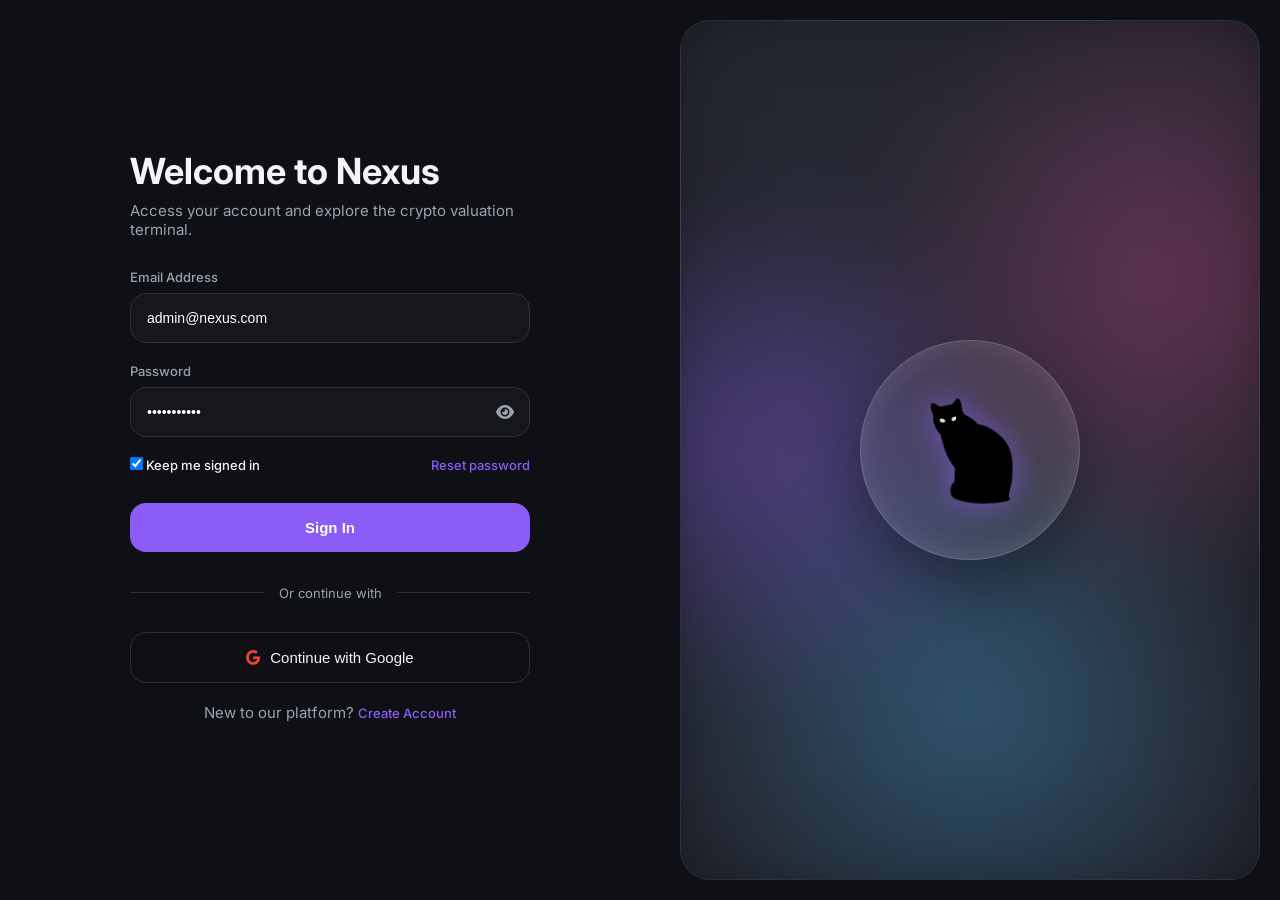
==== Sub_project/Crypto-Valuation-Nexus-LiquidCat.html @ ced24485 "Add files via upload" ====
<!DOCTYPE html>
<html lang="en">
<head>
    <meta charset="UTF-8">
    <meta name="viewport" content="width=device-width, initial-scale=1.0">
    <title>Valuation Dashboard - Pro Design</title>
    <link rel="stylesheet" href="https://cdnjs.cloudflare.com/ajax/libs/font-awesome/6.5.1/css/all.min.css">
    <style>
        @import url('https://fonts.googleapis.com/css2?family=Inter:wght@400;500;600;700&display=swap');
        
        :root {
            --bg-color: #0f1015;
            --panel-bg: #1a1c24;
            --card-bg: #22242f;
            --text-main: #f3f4f6;
            --text-muted: #9ca3af;
            --accent: #8b5cf6;
            --accent-soft: rgba(139, 92, 246, 0.1);
            --success: #10b981;
            --border: #2d303e;
        }
        
        * { box-sizing: border-box; margin: 0; padding: 0; }
        
        body {
            background-color: var(--bg-color);
            color: var(--text-main);
            font-family: 'Inter', sans-serif;
            padding: 12px;
        }
        
        .container { max-width: 1300px; margin: 0 auto; }
        
        /* Header */
        .header { margin-bottom: 24px; }
        .header h1 { margin-bottom: 8px; font-size: 28px; font-weight: 700; }
        .header p { color: var(--text-muted); font-size: 14px; }
        
        /* Summary */
        .summary-panel {
            display: grid;
            grid-template-columns: repeat(auto-fit, minmax(200px, 1fr));
            gap: 16px;
            background: var(--panel-bg);
            border: 1px solid var(--border);
            padding: 20px;
            border-radius: 16px;
            margin-bottom: 24px;
        }
        .stat-box { display: flex; flex-direction: column; gap: 4px; }
        .stat-box.highlight { border-left: 3px solid var(--accent); padding-left: 12px; }
        .stat-box.success { border-left: 3px solid var(--success); padding-left: 12px; }
        .stat-title { font-size: 11px; color: var(--text-muted); text-transform: uppercase; letter-spacing: 1px; }
        .stat-value { font-size: 22px; font-weight: 700; color: #fff; }

        /* Controls */
        .controls {
            display: flex;
            flex-wrap: wrap;
            gap: 16px;
            justify-content: space-between;
            align-items: center;
            background: var(--panel-bg);
            padding: 16px 20px;
            border-radius: 16px;
            border: 1px solid var(--border);
            margin-bottom: 24px;
        }
        .filters { display: flex; gap: 10px; flex-wrap: wrap; }
        .filter-btn {
            background: var(--card-bg);
            color: var(--text-muted);
            border: 1px solid var(--border);
            padding: 8px 16px;
            border-radius: 20px;
            cursor: pointer;
            font-size: 13px;
            font-weight: 500;
            transition: all 0.2s;
        }
        .filter-btn.active { background: var(--accent); color: #fff; border-color: var(--accent); }
        
        input[type="text"], select {
            background: var(--card-bg);
            color: #fff;
            border: 1px solid var(--border);
            padding: 10px 16px;
            border-radius: 12px;
            font-size: 13px;
            outline: none;
        }

        /* Cards Grid */
        .grid {
            display: grid;
            grid-template-columns: repeat(auto-fill, minmax(240px, 1fr));
            gap: 12px;
            min-height: 500px;
        }
        
        /* Animations */
        @keyframes fadeUp {
            from { opacity: 0; margin-top: 30px; margin-bottom: -30px; }
            to { opacity: 1; margin-top: 0; margin-bottom: 0; }
        }
        
        .card {
            background: var(--card-bg);
            border: 1px solid var(--border);
            border-radius: 20px;
            padding: 20px;
            transition: all 0.3s cubic-bezier(0.25, 0.8, 0.25, 1);
            opacity: 0; /* Start hidden for animation */
            animation: fadeUp 0.6s cubic-bezier(0.16, 1, 0.3, 1) forwards;
            position: relative;
            z-index: 1;
            transform-origin: center center;
        }
        
        .card:hover { 
            transform: scale(1.1) !important; /* ขยายใหญ่ขึ้น 10% ทันทีที่จิ้ม (ลดจาก 15%) */ /* ขยายใหญ่ขึ้น 15% ทันทีที่จิ้ม */
            border-color: var(--accent);
            box-shadow: 0 15px 35px rgba(0,0,0,0.4) !important; /* แสงเรืองแสง */
            z-index: 100 !important; /* ลอยทับใบอื่นแน่นอน */
        }
        
        body.light-mode .card:hover {
            box-shadow: 0 15px 35px rgba(139, 92, 246, 0.3) !important;
        }

        
        .card-header { display: flex; align-items: center; gap: 12px; margin-bottom: 16px; }
        .logo { width: 40px; height: 40px; border-radius: 50%; background: #fff; padding: 2px; object-fit: contain;}
        
        .fallback-logo {
            width: 40px; height: 40px; border-radius: 50%;
            background-color: #374151;
            display: flex; align-items: center; justify-content: center;
            color: #fff; font-size: 11px; font-weight: 700; text-transform: lowercase;
            flex-shrink: 0;
        }

        .title-area { display: flex; flex-direction: column; flex-grow: 1; overflow: hidden; }
        .coin-name { font-size: 16px; font-weight: 600; color: #fff; white-space: nowrap; overflow: hidden; text-overflow: ellipsis; }
        .coin-ticker { font-size: 12px; color: var(--text-muted); text-transform: uppercase; }
        .category-badge {
            background: var(--accent-soft); font-size: 10px; padding: 4px 10px; 
            border-radius: 10px; color: var(--accent); font-weight: 600;
        }
        
        .metrics { background: rgba(0,0,0,0.15); padding: 14px; border-radius: 14px; display: flex; flex-direction: column; gap: 10px; }
        .metric-row { display: flex; justify-content: space-between; align-items: center; }
        .metric-label { font-size: 12px; color: var(--text-muted); }
        .metric-val { font-size: 13px; font-weight: 500; }
        .metric-val.main { color: var(--success); font-size: 18px; font-weight: 700; }

        /* Pagination Styles */
        .pagination-container {
            display: flex;
            justify-content: space-between;
            align-items: center;
            margin-top: 30px;
            padding: 15px 20px;
            background: var(--panel-bg);
            border-radius: 12px;
            border: 1px solid var(--border);
        }
        .showing-text {
            color: var(--text-muted);
            font-size: 13px;
            display: flex;
            align-items: center;
            gap: 8px;
        }
        .showing-text select {
            background: rgba(0,0,0,0.2);
            border: 1px solid var(--border);
            color: #fff;
            padding: 4px 8px;
            border-radius: 6px;
            font-size: 13px;
            cursor: pointer;
        }
        .page-controls {
            display: flex;
            gap: 4px;
            align-items: center;
        }
        .page-btn {
            background: transparent;
            color: var(--text-muted);
            border: none;
            width: 32px;
            height: 32px;
            border-radius: 8px;
            display: flex;
            align-items: center;
            justify-content: center;
            cursor: pointer;
            font-size: 13px;
            font-weight: 500;
            transition: all 0.2s;
        }
        .page-btn:hover:not(:disabled) {
            background: rgba(255,255,255,0.08);
            color: #fff;
        }
        .page-btn.active {
            background: var(--accent);
            color: #fff;
        }
        .page-btn:disabled {
            opacity: 0.3;
            cursor: not-allowed;
        }
        .page-dots {
            color: var(--text-muted);
            padding: 0 4px;
        }

        /* Footer */
        .footer {
            margin-top: 60px;
            border-top: 1px solid var(--border);
            padding-top: 30px;
            display: flex;
            justify-content: space-between;
            align-items: center;
            color: var(--text-muted);
            font-size: 13px;
            flex-wrap: wrap;
            gap: 20px;
        }
        .footer-links { display: flex; gap: 20px; }
        .footer-social { display: flex; gap: 15px; font-size: 18px; }
        .footer-social i { cursor: pointer; transition: color 0.2s; }
        .footer-social i:hover { color: #fff; }
    
        /* Theme Toggle Button */
        .theme-btn {
            background: var(--panel-bg);
            border: 1px solid var(--border);
            color: var(--text-main);
            width: 44px;
            height: 44px;
            border-radius: 50%;
            cursor: pointer;
            font-size: 18px;
            display: flex;
            align-items: center;
            justify-content: center;
            transition: all 0.3s ease;
            box-shadow: 0 2px 5px rgba(0,0,0,0.1);
        }
        .theme-btn:hover {
            transform: translateY(-2px);
            background: var(--card-bg);
        }

        /* Light Mode Variables */
        body.light-mode {
            --bg-color: #f3f5f9;
            --panel-bg: #ffffff;
            --card-bg: #ffffff;
            --text-main: #1e293b;
            --text-muted: #64748b;
            --border: #e2e8f0;
            --accent-soft: rgba(139, 92, 246, 0.15);
        }
        
        body.light-mode .fallback-logo {
            background-color: #cbd5e1;
            color: #475569;
        }
        
        body.light-mode input[type="text"], body.light-mode select, body.light-mode .showing-text select {
            background: #f8fafc;
            color: #1e293b;
            border-color: #cbd5e1;
        }
        
        
        /* Fix text colors for Light Mode */

        body.light-mode .metric-row[style*="rgba(16, 185, 129, 0.1)"] span {
            color: #059669 !important; /* Darker green for light mode */
        }

        body.light-mode .stat-value {
            color: var(--text-main);
        }
        body.light-mode .coin-name {
            color: var(--text-main);
        }
        body.light-mode .showing-text select {
            color: var(--text-main);
        }
        body.light-mode .metric-val.main {
            color: #059669; /* Darker green for better contrast in light mode */
        }
        body.light-mode .filter-btn.active {
            color: #ffffff; /* Keep white text for active purple buttons */
        }
body.light-mode .metrics {
            background: #f8fafc;
        }
        
        body.light-mode .page-btn:hover:not(:disabled) {
            background: #e2e8f0;
            color: #1e293b;
        }
        body.light-mode .page-btn {
            color: #64748b;
        }
        body.light-mode .page-btn.active {
            background: var(--accent);
            color: #fff;
        }
        body.light-mode .footer-social i:hover { 
            color: #1e293b; 
        }
        body.light-mode .card {
            box-shadow: 0 4px 6px -1px rgba(0, 0, 0, 0.05), 0 2px 4px -1px rgba(0, 0, 0, 0.03);
        }
        body.light-mode .summary-panel, body.light-mode .controls, body.light-mode .pagination-container {
            box-shadow: 0 4px 6px -1px rgba(0, 0, 0, 0.05);
        }

    
        /* --- Login Page Styles --- */
        .login-wrapper {
            display: flex;
            min-height: 100vh;
            width: 100vw;
            position: absolute;
            top: 0;
            left: 0;
            z-index: 1000;
            background: var(--bg-color);
        }
        
        .login-left {
            flex: 1;
            display: flex;
            align-items: center;
            justify-content: center;
            padding: 40px;
        }
        
        .login-box {
            width: 100%;
            max-width: 400px;
        }
        
        .login-box h1 {
            font-size: 36px;
            font-weight: 700;
            margin-bottom: 8px;
        }
        
        .login-box > p {
            color: var(--text-muted);
            margin-bottom: 30px;
            font-size: 15px;
        }
        
        .space-y-5 > div { margin-bottom: 20px; }
        
        .login-box label {
            display: block;
            font-size: 13px;
            font-weight: 500;
            color: var(--text-muted);
            margin-bottom: 8px;
        }
        
        .glass-input {
            border-radius: 16px;
            border: 1px solid var(--border);
            background: rgba(255,255,255,0.03);
            backdrop-filter: blur(8px);
            transition: all 0.3s;
        }
        
        .glass-input:focus-within {
            border-color: rgba(139, 92, 246, 0.7);
            background: rgba(139, 92, 246, 0.1);
        }
        
        .glass-input input {
            width: 100%;
            background: transparent;
            border: none;
            color: #fff;
            padding: 16px;
            font-size: 14px;
            outline: none;
            box-shadow: none;
        }
        
        body.light-mode .glass-input input {
            color: var(--text-main);
        }
        
        .flex-between {
            display: flex;
            justify-content: space-between;
            align-items: center;
        }
        
        .checkbox-container {
            display: flex;
            align-items: center;
            gap: 8px;
            cursor: pointer;
            color: var(--text-main) !important;
            margin-bottom: 0 !important;
        }
        
        .forgot-link {
            color: var(--accent);
            text-decoration: none;
            font-size: 13px;
            font-weight: 500;
            transition: color 0.2s;
        }
        
        .forgot-link:hover { text-decoration: underline; }
        
        .sign-in-btn {
            width: 100%;
            background: var(--accent);
            color: #fff;
            border: none;
            padding: 16px;
            border-radius: 16px;
            font-size: 15px;
            font-weight: 600;
            cursor: pointer;
            transition: background 0.3s;
            margin-top: 10px;
        }
        .sign-in-btn:hover { background: #7c3aed; }
        
        .divider {
            position: relative;
            text-align: center;
            margin: 30px 0;
        }
        .divider::before {
            content: '';
            position: absolute;
            top: 50%;
            left: 0;
            right: 0;
            height: 1px;
            background: var(--border);
            z-index: 1;
        }
        .divider span {
            position: relative;
            z-index: 2;
            background: var(--bg-color);
            padding: 0 15px;
            color: var(--text-muted);
            font-size: 13px;
        }
        
        .google-btn {
            width: 100%;
            background: transparent;
            color: var(--text-main);
            border: 1px solid var(--border);
            padding: 16px;
            border-radius: 16px;
            font-size: 15px;
            font-weight: 500;
            cursor: pointer;
            transition: all 0.3s;
            display: flex;
            align-items: center;
            justify-content: center;
            gap: 10px;
        }
        .google-btn:hover { background: var(--card-bg); }
        
        .mt-4 { margin-top: 20px; font-size: 14px; }
        .text-center { text-align: center; color: var(--text-muted); }
        
        /* Right Side Image & Testimonials */
        .login-right {
            flex: 1;
            position: relative;
            padding: 20px;
            display: none;
        }
        @media (min-width: 900px) { .login-right { display: block; } }
        
        .hero-bg {
            position: absolute;
            top: 20px; bottom: 20px; left: 20px; right: 20px;
            /* Liquid Fluid Mesh Gradients */
            background: radial-gradient(circle at 15% 50%, rgba(139, 92, 246, 0.4), transparent 40%),
                        radial-gradient(circle at 85% 30%, rgba(236, 72, 153, 0.3), transparent 40%),
                        radial-gradient(circle at 50% 80%, rgba(56, 189, 248, 0.3), transparent 40%),
                        var(--card-bg);
            border-radius: 30px;
            display: flex;
            align-items: center;
            justify-content: center;
            overflow: hidden;
            box-shadow: inset 0 0 60px rgba(0,0,0,0.5);
            border: 1px solid rgba(255,255,255,0.05);
        }
        
        /* Glass reflection overlay */
        .hero-bg::before {
            content: '';
            position: absolute;
            inset: 0;
            background: rgba(255, 255, 255, 0.02);
            backdrop-filter: blur(40px);
            -webkit-backdrop-filter: blur(40px);
            z-index: 1;
        }

        .glass-cat-container {
            position: relative;
            z-index: 2;
            width: 220px;
            height: 220px;
            background: rgba(255, 255, 255, 0.08);
            border: 1px solid rgba(255, 255, 255, 0.2);
            border-radius: 50%;
            display: flex;
            align-items: center;
            justify-content: center;
            box-shadow: 0 25px 50px rgba(0,0,0,0.3), inset 0 0 30px rgba(255,255,255,0.1);
            backdrop-filter: blur(20px);
            -webkit-backdrop-filter: blur(20px);
            animation: floatCat 6s ease-in-out infinite;
        }

        .glass-cat-container img {
            width: 55%;
            height: auto;
            /* ทำให้เงาแมวดูมีออร่าสีม่วง จะได้ไม่มืดน่ากลัว */
            filter: drop-shadow(0 0 15px rgba(139, 92, 246, 0.6)); 
        }
        
        @keyframes floatCat {
            0% { transform: translateY(0px); }
            50% { transform: translateY(-20px); box-shadow: 0 35px 60px rgba(0,0,0,0.2), inset 0 0 30px rgba(139, 92, 246, 0.2); }
            100% { transform: translateY(0px); }
        }
        
        .testimonials {
            position: absolute;
            bottom: 50px;
            left: 50%;
            transform: translateX(-50%);
            display: flex;
            gap: 20px;
            width: 90%;
            justify-content: center;
        }
        
        .testimonial-card {
            background: rgba(30, 41, 59, 0.6);
            backdrop-filter: blur(12px);
            border: 1px solid rgba(255,255,255,0.1);
            padding: 20px;
            border-radius: 24px;
            display: flex;
            gap: 15px;
            width: 300px;
            color: #fff;
        }
        
        .testimonial-card img {
            width: 45px; height: 45px; border-radius: 14px; object-fit: cover;
        }
        .testimonial-card h4 { margin: 0; font-size: 14px; font-weight: 600; }
        .testimonial-card .handle { font-size: 12px; color: #9ca3af; }
        .testimonial-card p { margin: 8px 0 0 0; font-size: 13px; color: rgba(255,255,255,0.8); line-height: 1.4; }
        
        /* Login Animations */
        @keyframes slideRightIn {
            from { opacity: 0; transform: translateX(-30px); }
            to { opacity: 1; transform: translateX(0); }
        }
        .animate-element {
            opacity: 0;
            animation: slideRightIn 0.6s cubic-bezier(0.16, 1, 0.3, 1) forwards;
        }
        
        /* Hide scrollbar when on login page */
        body.on-login { overflow: hidden; padding: 0; }

</style>
<link rel="icon" type="image/png" href="—Pngtree—cat silhouette vector icon eps_3985290.png">
</head>
<body>

<!-- LOGIN VIEW -->
<div id="login-view" class="login-wrapper">
    <div class="login-left">
        <div class="login-box">
            <h1 class="animate-element" style="animation-delay: 0.1s;">Welcome to Nexus</h1>
            <p class="animate-element" style="animation-delay: 0.2s;">Access your account and explore the crypto valuation terminal.</p>
            
            <form id="sign-in-form" class="space-y-5" onsubmit="handleLogin(event)">
                <div class="animate-element" style="animation-delay: 0.3s;">
                    <label>Email Address</label>
                    <div class="glass-input">
                        <input type="email" required placeholder="Enter your email address" value="admin@nexus.com">
                    </div>
                </div>
                
                <div class="animate-element" style="animation-delay: 0.4s;">
                    <label>Password</label>
                    <div class="glass-input" style="display:flex; align-items:center;">
                        <input type="password" required placeholder="Enter your password" id="password-input" value="password123" style="flex-grow: 1;">
                        <i class="fa-solid fa-eye text-muted cursor-pointer" id="toggle-password" onclick="togglePassword()" style="padding-right:15px; color: var(--text-muted);"></i>
                    </div>
                </div>
                
                <div class="animate-element flex-between" style="animation-delay: 0.5s;">
                    <label class="checkbox-container">
                        <input type="checkbox" checked>
                        <span>Keep me signed in</span>
                    </label>
                    <a href="#" class="forgot-link" onclick="alert('Demo: Reset password feature is not connected to a database.')">Reset password</a>
                </div>
                
                <button type="submit" class="animate-element sign-in-btn" style="animation-delay: 0.6s;">Sign In</button>
            </form>
            
            <div class="animate-element divider" style="animation-delay: 0.7s;">
                <span>Or continue with</span>
            </div>
            
            <button class="animate-element google-btn" onclick="alert(\'This is a frontend demo. Real Google Sign-in requires a backend!\')" style="animation-delay: 0.8s;">
                <i class="fa-brands fa-google" style="color: #ea4335;"></i> Continue with Google
            </button>
            
            <p class="animate-element text-center mt-4" style="animation-delay: 0.9s;">
                New to our platform? <a href="#" class="forgot-link" onclick="alert('Demo: Create Account feature is not connected to a database.')">Create Account</a>
            </p>
        </div>
    </div>
    <div class="login-right">
        <div class="hero-bg">
            <div class="glass-cat-container">
                <img src="—Pngtree—cat silhouette vector icon eps_3985290.png" alt="Cat Logo">
            </div>
        </div>
        </div>
    </div>
    </div>
</div>

<!-- DASHBOARD VIEW -->
<div id="dashboard-view" style="display: none; opacity: 0; transition: opacity 0.5s ease;">

<div class="container">
    <div class="header" style="display: flex; justify-content: space-between; align-items: flex-start;">
        <div>
            <h1 style="display: flex; align-items: center; gap: 12px; flex-wrap: wrap;">
                Crypto Valuation Nexus
                <span style="font-size: 14px; font-weight: 600; color: var(--accent); background: var(--accent-soft); padding: 4px 14px; border-radius: 20px; letter-spacing: 0.5px; border: 1px solid var(--accent);">
                    <i class="fa-solid fa-code" style="margin-right: 6px;"></i>by Nattkul Khamyan
                </span>
            </h1>
            <p style="margin-top: 6px; font-size: 14.5px;">Advanced Market Cap & TVL Comparative Analytics (166 Tokens Loaded)</p>
        </div>
        <button id="theme-toggle" class="theme-btn" aria-label="Toggle Dark/Light Mode">
            <i class="fa-solid fa-sun" id="theme-icon"></i>
        </button>
    </div>

    <div class="summary-panel" id="summary-panel">
        <div class="stat-box">
            <span class="stat-title">Total Tokens</span>
            <span class="stat-value" id="sum-tokens">0</span>
        </div>
        <div class="stat-box highlight">
            <span class="stat-title">Blended Mcap/TVL</span>
            <span class="stat-value" id="sum-ratio">0.00</span>
        </div>
        <div class="stat-box success">
            <span class="stat-title">Cheapest Token</span>
            <span class="stat-value" id="cheapest-token">-</span>
        </div>
    </div>

    <div class="controls">
        <div class="filters" id="category-filters">
            <button class="filter-btn active" data-cat="All">All Categories</button>
            <button class="filter-btn" data-cat="Layer-1">Layer-1</button>
            <button class="filter-btn" data-cat="Layer-2">Layer-2</button>
            <button class="filter-btn" data-cat="Lending">Lending</button>
            <button class="filter-btn" data-cat="Dexes">Dexes</button>
        </div>
        
        <div class="search-sort">
            <input type="text" id="search-input" placeholder="Search token...">
            <select id="sort-select">
                <option value="mcap">Sort by: Market Cap</option>
                <option value="cheapest">Sort by: Cheapest Ratio (Mcap/TVL)</option>
                <option value="fdm_cheapest">Sort by: Cheapest FDM (FDM/TVL)</option>
            </select>
        </div>
    </div>
    
    <div class="grid" id="grid"></div>

    <div class="pagination-container">
        <div class="showing-text">
            Showing 
            <select id="items-per-page">
                <option value="8">8</option>
                <option value="12" selected>12</option>
                <option value="24">24</option>
                <option value="48">48</option>
            </select>
            out of <span id="total-items">0</span>
        </div>
        <div class="page-controls" id="pagination-controls">
            <!-- Pagination buttons will be generated by JS -->
        </div>
    </div>

    <div class="footer">
        <div style="display: flex; align-items: center; gap: 30px; flex-wrap: wrap;">
            <p>Copyright © 2026 <b>NattakulKhamyan</b></p>
            <div class="footer-links">
                <span>Privacy Policy</span>
                <span>Term and conditions</span>
                <span>Contact</span>
            </div>
        </div>
        <div class="footer-social">
            <i class="fa-brands fa-facebook"></i>
            <i class="fa-brands fa-x-twitter"></i>
            <i class="fa-brands fa-instagram"></i>
            <i class="fa-brands fa-youtube"></i>
            <i class="fa-brands fa-linkedin"></i>
        </div>
    </div>
</div>

<script>

    // --- LOGIN LOGIC ---
    document.body.classList.add('on-login');
    
    function togglePassword() {
        const input = document.getElementById('password-input');
        const icon = document.getElementById('toggle-password');
        if (input.type === 'password') {
            input.type = 'text';
            icon.classList.remove('fa-eye');
            icon.classList.add('fa-eye-slash');
        } else {
            input.type = 'password';
            icon.classList.remove('fa-eye-slash');
            icon.classList.add('fa-eye');
        }
    }
    
    function handleLogin(event) {
        event.preventDefault();
        
        // Add a simple fade out effect
        const loginView = document.getElementById('login-view');
        loginView.style.transition = 'opacity 0.4s ease, transform 0.4s ease';
        loginView.style.opacity = '0';
        loginView.style.transform = 'scale(0.95)';
        
        setTimeout(() => {
            loginView.style.display = 'none';
            document.body.classList.remove('on-login');
            
            // Show dashboard
            const dashView = document.getElementById('dashboard-view');
            dashView.style.display = 'block';
            
            // Trigger reflow to apply opacity transition
            void dashView.offsetWidth; 
            dashView.style.opacity = '1';
            
        }, 400);
    }

    const rawData = [{"symbol": "BTC", "name": "Bitcoin", "mcap": 1257454948761.06, "fdm": 1317610980000.0, "tvl": 5120743437.0, "category": "Layer-1", "ratio": 245.56101359722547, "fdm_ratio": 257.30853267898254, "logo": "https://assets.coincap.io/assets/icons/btc@2x.png"}, {"symbol": "ETH", "name": "Ethereum", "mcap": 199814623286.782, "fdm": 199814623286.782, "tvl": 97293155106.0, "category": "Layer-1", "ratio": 2.053737727685836, "fdm_ratio": 2.053737727685836, "logo": "https://assets.coincap.io/assets/icons/eth@2x.png"}, {"symbol": "BNB", "name": "BNB", "mcap": 80646599384.174, "fdm": 80646603494.7698, "tvl": 8008714143.0, "category": "Layer-1", "ratio": 10.069856152209276, "fdm_ratio": 10.069856665474669, "logo": "https://assets.coincap.io/assets/icons/bnb@2x.png"}, {"symbol": "XRP", "name": "XRP", "mcap": 69239742719.0629, "fdm": 111579999999.999, "tvl": 38604904.0, "category": "Layer-1", "ratio": 1793.5478538960465, "fdm_ratio": 2890.3063714392088, "logo": "https://assets.coincap.io/assets/icons/xrp@2x.png"}, {"symbol": "SOL", "name": "Solana", "mcap": 37685609023.9483, "fdm": 40836392481.3395, "tvl": 13080717343.0, "category": "Layer-1", "ratio": 2.881004767228254, "fdm_ratio": 3.1218771425553844, "logo": "https://assets.coincap.io/assets/icons/sol@2x.png"}, {"symbol": "TRX", "name": "TRON", "mcap": 30569983278.2662, "fdm": 30569983000.7341, "tvl": 4540350244.0, "category": "Layer-1", "ratio": 6.732957070583694, "fdm_ratio": 6.732957009457991, "logo": "https://assets.coincap.io/assets/icons/trx@2x.png"}, {"symbol": "HYPE", "name": "Hyperliquid", "mcap": 14108771091.1842, "fdm": 53077603488.3133, "tvl": 3141880431.0, "category": "Layer-1", "ratio": 4.490549975096808, "fdm_ratio": 16.893578433034044, "logo": "https://assets.coincap.io/assets/icons/hype@2x.png"}, {"symbol": "DOGE", "name": "Dogecoin", "mcap": 13105133539.0592, "fdm": 13105133539.0592, "tvl": 8815126.0, "category": "Layer-1", "ratio": 1486.6643470619933, "fdm_ratio": 1486.6643470619933, "logo": "https://assets.coincap.io/assets/icons/doge@2x.png"}, {"symbol": "ZEC", "name": "Zcash", "mcap": 7180209459.83037, "fdm": 9024750000.0, "tvl": 1661683.0, "category": "Layer-1", "ratio": 4321.046469049975, "fdm_ratio": 5431.090045453916, "logo": "https://assets.coincap.io/assets/icons/zec@2x.png"}, {"symbol": "CC", "name": "Canton", "mcap": 6375454910.63686, "fdm": 6375454910.63686, "tvl": 404053.0, "category": "Layer-1", "ratio": 15778.759001014372, "fdm_ratio": 15778.759001014372, "logo": "https://assets.coincap.io/assets/icons/cc@2x.png"}, {"symbol": "XLM", "name": "Stellar", "mcap": 6365032403.95232, "fdm": 9430840782.81132, "tvl": 234936504.0, "category": "Layer-1", "ratio": 27.09256456779624, "fdm_ratio": 40.14208359383487, "logo": "https://assets.coincap.io/assets/icons/xlm@2x.png"}, {"symbol": "ADA", "name": "Cardano", "mcap": 6006342152.94617, "fdm": 7459200000.0, "tvl": 109832641.0, "category": "Layer-1", "ratio": 54.686312723247454, "fdm_ratio": 67.91423689793638, "logo": "https://assets.coincap.io/assets/icons/ada@2x.png"}, {"symbol": "TON", "name": "Toncoin", "mcap": 4403470258.12917, "fdm": 8545131024.0867, "tvl": 2388606446.0, "category": "Layer-1", "ratio": 1.843531095506878, "fdm_ratio": 3.577454560752994, "logo": "https://assets.coincap.io/assets/icons/ton@2x.png"}, {"symbol": "BCH", "name": "Bitcoin Cash", "mcap": 4017275388.75, "fdm": 4208400000.0, "tvl": 7067637.0, "category": "Layer-1", "ratio": 568.4043179849219, "fdm_ratio": 595.4465403359001, "logo": "https://assets.coincap.io/assets/icons/bch@2x.png"}, {"symbol": "HBAR", "name": "Hedera", "mcap": 3411174545.65635, "fdm": 3932349999.99999, "tvl": 91361463.0, "category": "Layer-1", "ratio": 37.33712698598478, "fdm_ratio": 43.04167064399998, "logo": "https://assets.coincap.io/assets/icons/hbar@2x.png"}, {"symbol": "LTC", "name": "Litecoin", "mcap": 3280397368.92702, "fdm": 3566220000.0, "tvl": 1490127.0, "category": "Layer-1", "ratio": 2201.4213345084145, "fdm_ratio": 2393.2322547004383, "logo": "https://assets.coincap.io/assets/icons/ltc@2x.png"}, {"symbol": "SUI", "name": "Sui", "mcap": 3004410925.00114, "fdm": 7456600000.0, "tvl": 845818048.0, "category": "Layer-1", "ratio": 3.552077107015267, "fdm_ratio": 8.815844043091404, "logo": "https://assets.coincap.io/assets/icons/sui@2x.png"}, {"symbol": "AVAX", "name": "Avalanche", "mcap": 2825947485.90485, "fdm": 4684575365.855, "tvl": 1293955096.0, "category": "Layer-1", "ratio": 2.183961015834857, "fdm_ratio": 3.6203538904374772, "logo": "https://assets.coincap.io/assets/icons/avax@2x.png"}, {"symbol": "CRO", "name": "Cronos", "mcap": 2686591802.07563, "fdm": 5991900000.0, "tvl": 391982271.0, "category": "Layer-1", "ratio": 6.853860495327428, "fdm_ratio": 15.286150531027461, "logo": "https://assets.coincap.io/assets/icons/cro@2x.png"}, {"symbol": "NEAR", "name": "NEAR Protocol", "mcap": 2591004733.0944, "fdm": 2591004733.0944, "tvl": 325464471.0, "category": "Layer-1", "ratio": 7.96094493857795, "fdm_ratio": 7.96094493857795, "logo": "https://assets.coincap.io/assets/icons/near@2x.png"}, {"symbol": "MNT", "name": "Mantle", "mcap": 1773166968.70315, "fdm": 3339462153.07525, "tvl": 504945520.0, "category": "Layer-2", "ratio": 3.5116005558444208, "fdm_ratio": 6.613509816019855, "logo": "https://assets.coincap.io/assets/icons/mnt@2x.png"}, {"symbol": "DOT", "name": "Polkadot", "mcap": 1598995399.56283, "fdm": 1989204000.0, "tvl": 2555.0, "category": "Layer-1", "ratio": 625829.9019815382, "fdm_ratio": 778553.4246575342, "logo": "https://assets.coincap.io/assets/icons/dot@2x.png"}, {"symbol": "UNI", "name": "Uniswap", "mcap": 1556070609.95316, "fdm": 2236489396.60838, "tvl": 2734773204.0, "category": "Dexes", "ratio": 0.5689943896178237, "fdm_ratio": 0.8177970273137062, "logo": "https://assets.coincap.io/assets/icons/uni@2x.png"}, {"symbol": "ICP", "name": "Internet Computer", "mcap": 1259548155.18121, "fdm": 1259548155.18121, "tvl": 18139134.0, "category": "Layer-1", "ratio": 69.43816365109878, "fdm_ratio": 69.43816365109878, "logo": "https://assets.coincap.io/assets/icons/icp@2x.png"}, {"symbol": "ETC", "name": "Ethereum Classic", "mcap": 1112177132.74321, "fdm": 1492029910.0, "tvl": 109436.0, "category": "Layer-1", "ratio": 10162.808698629427, "fdm_ratio": 13633.812547973244, "logo": "https://assets.coincap.io/assets/icons/etc@2x.png"}, {"symbol": "AAVE", "name": "Aave", "mcap": 979690909.91207, "fdm": 1017280000.0, "tvl": 21799161644.0, "category": "Lending", "ratio": 0.044941678304482875, "fdm_ratio": 0.04666601480428932, "logo": "https://assets.coincap.io/assets/icons/aave@2x.png"}, {"symbol": "ATOM", "name": "Cosmos", "mcap": 956893388.071149, "fdm": 956893388.071149, "tvl": 5601922.0, "category": "Layer-1", "ratio": 170.815193083936, "fdm_ratio": 170.815193083936, "logo": "https://assets.coincap.io/assets/icons/atom@2x.png"}, {"symbol": "KCS", "name": "KuCoin Token", "mcap": 897771960.915373, "fdm": 1333440000.0, "tvl": 880379.0, "category": "Dexes", "ratio": 1019.7562196683167, "fdm_ratio": 1514.6204078016399, "logo": "https://assets.coincap.io/assets/icons/kcs@2x.png"}, {"symbol": "ALGO", "name": "Algorand", "mcap": 793061769.984854, "fdm": 888630000.0, "tvl": 72326701.0, "category": "Layer-1", "ratio": 10.964992997328247, "fdm_ratio": 12.286333922516388, "logo": "https://assets.coincap.io/assets/icons/algo@2x.png"}, {"symbol": "POL", "name": "Polygon (prev. MATIC)", "mcap": 781786154.516852, "fdm": 781786155.250302, "tvl": 1147446734.0, "category": "Layer-2", "ratio": 0.681326750385654, "fdm_ratio": 0.6813267510248558, "logo": "https://assets.coincap.io/assets/icons/pol@2x.png"}, {"symbol": "GT", "name": "GateToken", "mcap": 689592166.463045, "fdm": 923326027.635213, "tvl": 3921504898.0, "category": "Dexes", "ratio": 0.17584886016966159, "fdm_ratio": 0.23545196337919072, "logo": "https://assets.coincap.io/assets/icons/gt@2x.png"}, {"symbol": "XDC", "name": "XDC Network", "mcap": 634691627.524334, "fdm": 1175608876.05109, "tvl": 10430956.0, "category": "Layer-1", "ratio": 60.84692788698696, "fdm_ratio": 112.70384766756662, "logo": "https://assets.coincap.io/assets/icons/xdc@2x.png"}, {"symbol": "FIL", "name": "Filecoin", "mcap": 590899917.41415, "fdm": 1466345149.06643, "tvl": 36530835.0, "category": "Layer-1", "ratio": 16.175373965970117, "fdm_ratio": 40.13992970777783, "logo": "https://assets.coincap.io/assets/icons/fil@2x.png"}, {"symbol": "APT", "name": "Aptos", "mcap": 516159467.295237, "fdm": 1321320000.0, "tvl": 176666496.0, "category": "Layer-1", "ratio": 2.921660184482501, "fdm_ratio": 7.4791770364880055, "logo": "https://assets.coincap.io/assets/icons/apt@2x.png"}, {"symbol": "NEXO", "name": "Nexo", "mcap": 515986221.65076, "fdm": 798560000.0, "tvl": 304924037.0, "category": "Lending", "ratio": 1.6921795563488489, "fdm_ratio": 2.618881764312992, "logo": "https://assets.coincap.io/assets/icons/nexo@2x.png"}, {"symbol": "ARB", "name": "Arbitrum", "mcap": 500665905.647744, "fdm": 800320000.0, "tvl": 2668992664.0, "category": "Layer-2", "ratio": 0.18758609283601388, "fdm_ratio": 0.2998584487679206, "logo": "https://assets.coincap.io/assets/icons/arb@2x.png"}, {"symbol": "CAKE", "name": "PancakeSwap", "mcap": 424702869.875152, "fdm": 523520000.0, "tvl": 2206446512.0, "category": "Dexes", "ratio": 0.19248273981053204, "fdm_ratio": 0.23726838477741444, "logo": "https://assets.coincap.io/assets/icons/cake@2x.png"}, {"symbol": "VET", "name": "VeChain", "mcap": 410931110.289, "fdm": 414408351.37646, "tvl": 5314499.0, "category": "Layer-1", "ratio": 77.32264326119922, "fdm_ratio": 77.97693656099287, "logo": "https://assets.coincap.io/assets/icons/vet@2x.png"}, {"symbol": "LUNC", "name": "Terra Classic", "mcap": 382508886.269615, "fdm": 447539943.314054, "tvl": 2122527.0, "category": "Layer-1", "ratio": 180.21390835999495, "fdm_ratio": 210.85241474622185, "logo": "https://assets.coincap.io/assets/icons/lunc@2x.png"}, {"symbol": "CRV", "name": "Curve DAO Token", "mcap": 379558735.161613, "fdm": 758818181.817172, "tvl": 1649382714.25996, "category": "Dexes", "ratio": 0.23012168848387152, "fdm_ratio": 0.4600619221098339, "logo": "https://assets.coincap.io/assets/icons/crv@2x.png"}, {"symbol": "SEI", "name": "Sei", "mcap": 341200636.634614, "fdm": 480789999.999999, "tvl": 122539784.0, "category": "Layer-1", "ratio": 2.7844070349806884, "fdm_ratio": 3.9235420881760246, "logo": "https://assets.coincap.io/assets/icons/sei@2x.png"}, {"symbol": "TIA", "name": "Celestia", "mcap": 298168682.865287, "fdm": 378794234.540095, "tvl": 246560.0, "category": "Layer-1", "ratio": 1209.3149045477246, "fdm_ratio": 1536.3166553378285, "logo": "https://assets.coincap.io/assets/icons/tia@2x.png"}, {"symbol": "IMX", "name": "Immutable", "mcap": 280880000.0, "fdm": 280880000.0, "tvl": 420165.0, "category": "Layer-2", "ratio": 668.4992800447443, "fdm_ratio": 668.4992800447443, "logo": "https://assets.coincap.io/assets/icons/imx@2x.png"}, {"symbol": "CHZ", "name": "Chiliz", "mcap": 275118121.060725, "fdm": 275118121.060725, "tvl": 5840418.0, "category": "Layer-1", "ratio": 47.1058956843029, "fdm_ratio": 47.1058956843029, "logo": "https://assets.coincap.io/assets/icons/chz@2x.png"}, {"symbol": "MON", "name": "Monad", "mcap": 257351065.895, "fdm": 2191162496.775, "tvl": 925402677.0, "category": "Layer-1", "ratio": 0.27809630584740574, "fdm_ratio": 2.367793557587688, "logo": "https://assets.coincap.io/assets/icons/mon@2x.png"}, {"symbol": "XTZ", "name": "Tezos", "mcap": 256271786.817459, "fdm": 260981406.422781, "tvl": 30819659.0, "category": "Layer-1", "ratio": 8.315205136353358, "fdm_ratio": 8.468017326952936, "logo": "https://assets.coincap.io/assets/icons/xtz@2x.png"}, {"symbol": "GNO", "name": "Gnosis", "mcap": 254300945.526106, "fdm": 289025713.146666, "tvl": 185096588.0, "category": "Layer-1", "ratio": 1.3738824052559304, "fdm_ratio": 1.5614859045735947, "logo": "https://assets.coincap.io/assets/icons/gno@2x.png"}, {"symbol": "TEL", "name": "Telcoin", "mcap": 233047299.917729, "fdm": 242569999.999999, "tvl": 91460.0, "category": "Layer-1", "ratio": 2548.07894071429, "fdm_ratio": 2652.1976820467853, "logo": "https://assets.coincap.io/assets/icons/tel@2x.png"}, {"symbol": "CFX", "name": "Conflux", "mcap": 229688841.961943, "fdm": 229688841.961943, "tvl": 11534973.0, "category": "Layer-1", "ratio": 19.912386614337372, "fdm_ratio": 19.912386614337372, "logo": "https://assets.coincap.io/assets/icons/cfx@2x.png"}, {"symbol": "STRK", "name": "Starknet", "mcap": 218007428.685507, "fdm": 347142758.4, "tvl": 203335292.0, "category": "Layer-2", "ratio": 1.07215735419657, "fdm_ratio": 1.707243022032791, "logo": "https://assets.coincap.io/assets/icons/strk@2x.png"}, {"symbol": "IOTA", "name": "IOTA", "mcap": 201394191.721495, "fdm": 206471000.0, "tvl": 6168101.0, "category": "Layer-1", "ratio": 32.65092314822585, "fdm_ratio": 33.47399791280979, "logo": "https://assets.coincap.io/assets/icons/iota@2x.png"}, {"symbol": "OP", "name": "Optimism", "mcap": 199910961.262243, "fdm": 398886497.681408, "tvl": 632086183.0, "category": "Layer-2", "ratio": 0.31627168357553387, "fdm_ratio": 0.6310634663586816, "logo": "https://assets.coincap.io/assets/icons/op@2x.png"}, {"symbol": "COMP", "name": "Compound", "mcap": 179048534.114073, "fdm": 179289999.999999, "tvl": 1638186204.0, "category": "Lending", "ratio": 0.10929681478020371, "fdm_ratio": 0.1094442130950817, "logo": "https://assets.coincap.io/assets/icons/comp@2x.png"}, {"symbol": "THETA", "name": "Theta Network", "mcap": 155890000.0, "fdm": 155890000.0, "tvl": 272612.0, "category": "Layer-1", "ratio": 571.8383636817161, "fdm_ratio": 571.8383636817161, "logo": "https://assets.coincap.io/assets/icons/theta@2x.png"}, {"symbol": "RUNE", "name": "THORChain", "mcap": 133562486.74864, "fdm": 139813178.72528, "tvl": 49737939.0, "category": "Layer-1", "ratio": 2.6853241094014773, "fdm_ratio": 2.810996626242997, "logo": "https://assets.coincap.io/assets/icons/rune@2x.png"}, {"symbol": "GALA", "name": "Gala", "mcap": 129654763.755778, "fdm": 133700000.0, "tvl": 11714782.0, "category": "Layer-1", "ratio": 11.067620699708966, "fdm_ratio": 11.412931115576884, "logo": "https://assets.coincap.io/assets/icons/gala@2x.png"}, {"symbol": "WEMIX", "name": "WEMIX", "mcap": 119827039.249999, "fdm": 152933900.0, "tvl": 6921996.0, "category": "Layer-1", "ratio": 17.311052946288758, "fdm_ratio": 22.093901816759214, "logo": "https://assets.coincap.io/assets/icons/wemix@2x.png"}, {"symbol": "ZK", "name": "zkSync", "mcap": 111795852.408379, "fdm": 237069000.0, "tvl": 17201464.0, "category": "Layer-2", "ratio": 6.499205672748494, "fdm_ratio": 13.781908330593257, "logo": "https://assets.coincap.io/assets/icons/zk@2x.png"}, {"symbol": "IP", "name": "Story", "mcap": 102957127.7824, "fdm": 298010572.1776, "tvl": 13494241.0, "category": "Layer-1", "ratio": 7.629708687016928, "fdm_ratio": 22.084278187828424, "logo": "https://assets.coincap.io/assets/icons/ip@2x.png"}, {"symbol": "1INCH", "name": "1inch", "mcap": 100769318.953386, "fdm": 107134500.0, "tvl": 2366911.0, "category": "Dexes", "ratio": 42.574190137857315, "fdm_ratio": 45.263425620988706, "logo": "https://assets.coincap.io/assets/icons/1inch@2x.png"}, {"symbol": "KTA", "name": "Keeta", "mcap": 100376975.386354, "fdm": 182330000.0, "tvl": 145072.0, "category": "Layer-1", "ratio": 691.9114328495781, "fdm_ratio": 1256.8241976397926, "logo": "https://assets.coincap.io/assets/icons/kta@2x.png"}, {"symbol": "DYDX", "name": "dYdX", "mcap": 99247411.8992287, "fdm": 117580000.0, "tvl": 95595353.0, "category": "Layer-1", "ratio": 1.0382033099373429, "fdm_ratio": 1.2299761056376872, "logo": "https://assets.coincap.io/assets/icons/dydx@2x.png"}, {"symbol": "BMX", "name": "BitMart Token", "mcap": 94505391.3403627, "fdm": 256947802.77045, "tvl": 9783414.0, "category": "Dexes", "ratio": 9.659755923684994, "fdm_ratio": 26.263613373659748, "logo": "https://assets.coincap.io/assets/icons/bmx@2x.png"}, {"symbol": "EGLD", "name": "MultiversX", "mcap": 86545045.6799741, "fdm": 86559862.0178, "tvl": 18585276.0, "category": "Layer-1", "ratio": 4.656645705986508, "fdm_ratio": 4.657442914369418, "logo": "https://assets.coincap.io/assets/icons/egld@2x.png"}, {"symbol": "ZIG", "name": "ZIGChain", "mcap": 78459686.0645104, "fdm": 108809101.106852, "tvl": 45530361.0, "category": "Layer-1", "ratio": 1.7232388309969782, "fdm_ratio": 2.3898141529528396, "logo": "https://assets.coincap.io/assets/icons/zig@2x.png"}, {"symbol": "BERA", "name": "Berachain", "mcap": 68638390.2270002, "fdm": 134577931.615889, "tvl": 186020957.0, "category": "Layer-1", "ratio": 0.36898202941188074, "fdm_ratio": 0.7234557535143151, "logo": "https://assets.coincap.io/assets/icons/bera@2x.png"}, {"symbol": "XPR", "name": "XPR Network", "mcap": 64238135.7975594, "fdm": 70918981.7819513, "tvl": 81349921.0, "category": "Dexes", "ratio": 0.7896520980955766, "fdm_ratio": 0.8717768980003225, "logo": "https://assets.coincap.io/assets/icons/xpr@2x.png"}, {"symbol": "ZIL", "name": "Zilliqa", "mcap": 61417167.2543152, "fdm": 64365000.0, "tvl": 519269.0, "category": "Layer-1", "ratio": 118.27620607876688, "fdm_ratio": 123.95309560170162, "logo": "https://assets.coincap.io/assets/icons/zil@2x.png"}, {"symbol": "0G", "name": "0G", "mcap": 60864101.90916, "fdm": 285420000.0, "tvl": 8399265.0, "category": "Layer-1", "ratio": 7.246360474298644, "fdm_ratio": 33.98154481374263, "logo": "https://assets.coincap.io/assets/icons/0g@2x.png"}, {"symbol": "BP", "name": "Backpack", "mcap": 60392463.0669128, "fdm": 241570000.0, "tvl": 317458317.0, "category": "Dexes", "ratio": 0.19023745743260145, "fdm_ratio": 0.760950295090237, "logo": "https://assets.coincap.io/assets/icons/bp@2x.png"}, {"symbol": "VELO", "name": "Velo", "mcap": 59104199.5145865, "fdm": 80762400.0, "tvl": 791877.0, "category": "Lending", "ratio": 74.63810606266694, "fdm_ratio": 101.9885664061464, "logo": "https://assets.coincap.io/assets/icons/velo@2x.png"}, {"symbol": "QUBIC", "name": "QUBIC", "mcap": 58981279.8017164, "fdm": 85100000.0, "tvl": 80747.0, "category": "Layer-1", "ratio": 730.4454630105936, "fdm_ratio": 1053.90912355877, "logo": "https://assets.coincap.io/assets/icons/qubic@2x.png"}, {"symbol": "PLUME", "name": "Plume", "mcap": 58480732.4903129, "fdm": 101570000.0, "tvl": 91620353.0, "category": "Layer-1", "ratio": 0.6382941188876766, "fdm_ratio": 1.10859647091733, "logo": "https://assets.coincap.io/assets/icons/plume@2x.png"}, {"symbol": "WXT", "name": "WEEX Token", "mcap": 58320600.0, "fdm": 89724000.0, "tvl": 189071131.0, "category": "Dexes", "ratio": 0.3084585134258281, "fdm_ratio": 0.4745515591166586, "logo": "https://assets.coincap.io/assets/icons/wxt@2x.png"}, {"symbol": "CCD", "name": "Concordium", "mcap": 57735158.4082083, "fdm": 66445997.6011988, "tvl": 1455.0, "category": "Layer-1", "ratio": 39680.52124275485, "fdm_ratio": 45667.35230322942, "logo": "https://assets.coincap.io/assets/icons/ccd@2x.png"}, {"symbol": "ZETA", "name": "ZetaChain", "mcap": 54737154.706263, "fdm": 78668100.0, "tvl": 547774.0, "category": "Layer-1", "ratio": 99.9265293830357, "fdm_ratio": 143.61415474264933, "logo": "https://assets.coincap.io/assets/icons/zeta@2x.png"}, {"symbol": "ASTR", "name": "Astar", "mcap": 54079055.943329, "fdm": 62105000.0, "tvl": 3750891.0, "category": "Layer-1", "ratio": 14.417655949834053, "fdm_ratio": 16.55739929526078, "logo": "https://assets.coincap.io/assets/icons/astr@2x.png"}, {"symbol": "ELF", "name": "aelf", "mcap": 50511634.6441314, "fdm": 61233572.4089308, "tvl": 4752312.0, "category": "Layer-1", "ratio": 10.62885489086815, "fdm_ratio": 12.885006794362576, "logo": "https://assets.coincap.io/assets/icons/elf@2x.png"}, {"symbol": "SUSHI", "name": "SushiSwap", "mcap": 50227683.1639544, "fdm": 51047148.5555905, "tvl": 88526744.0, "category": "Dexes", "ratio": 0.5673729869016124, "fdm_ratio": 0.5766296855511878, "logo": "https://assets.coincap.io/assets/icons/sushi@2x.png"}, {"symbol": "MOVE", "name": "Movement", "mcap": 50046052.079165, "fdm": 125050000.0, "tvl": 154947870.0, "category": "Layer-1", "ratio": 0.322986382963283, "fdm_ratio": 0.8070456212144123, "logo": "https://assets.coincap.io/assets/icons/move@2x.png"}, {"symbol": "PEAQ", "name": "peaq", "mcap": 48945158.3313568, "fdm": 124313582.094989, "tvl": 745767.0, "category": "Layer-1", "ratio": 65.63063038637644, "fdm_ratio": 166.69225387418456, "logo": "https://assets.coincap.io/assets/icons/peaq@2x.png"}, {"symbol": "ROSE", "name": "Oasis", "mcap": 48272901.8034521, "fdm": 62951000.0, "tvl": 207960.0, "category": "Layer-1", "ratio": 232.12589826626322, "fdm_ratio": 302.70725139449894, "logo": "https://assets.coincap.io/assets/icons/rose@2x.png"}, {"symbol": "FLOW", "name": "Flow", "mcap": 48133289.9838682, "fdm": 48133289.9838682, "tvl": 19820622.0, "category": "Layer-1", "ratio": 2.428444979368871, "fdm_ratio": 2.428444979368871, "logo": "https://assets.coincap.io/assets/icons/flow@2x.png"}, {"symbol": "KAVA", "name": "Kava", "mcap": 46506113.729064, "fdm": 46506113.729064, "tvl": 32936545.0, "category": "Layer-1", "ratio": 1.4119912616537043, "fdm_ratio": 1.4119912616537043, "logo": "https://assets.coincap.io/assets/icons/kava@2x.png"}, {"symbol": "RON", "name": "Ronin", "mcap": 45454294.0313191, "fdm": 58848000.0, "tvl": 10185940.0, "category": "Layer-1", "ratio": 4.462454523717899, "fdm_ratio": 5.777375480318949, "logo": "https://assets.coincap.io/assets/icons/ron@2x.png"}, {"symbol": "PT", "name": "Phemex Token", "mcap": 43595531.3897691, "fdm": 395830000.0, "tvl": 261909462.0, "category": "Dexes", "ratio": 0.16645267817689266, "fdm_ratio": 1.511323787149011, "logo": "https://assets.coincap.io/assets/icons/pt@2x.png"}, {"symbol": "MANTRA", "name": "MANTRA", "mcap": 39832118.7911406, "fdm": 76525000.0, "tvl": 693857.0, "category": "Layer-1", "ratio": 57.40681263018259, "fdm_ratio": 110.28929592120566, "logo": "https://assets.coincap.io/assets/icons/mantra@2x.png"}, {"symbol": "ALEO", "name": "Aleo", "mcap": 36829499.9155684, "fdm": 155755000.0, "tvl": 23145.0, "category": "Layer-1", "ratio": 1591.2508064622336, "fdm_ratio": 6729.531216245409, "logo": "https://assets.coincap.io/assets/icons/aleo@2x.png"}, {"symbol": "CELO", "name": "Celo", "mcap": 35878531.247616, "fdm": 59578000.0, "tvl": 29183006.0, "category": "Layer-1", "ratio": 1.2294323363266964, "fdm_ratio": 2.041530608601458, "logo": "https://assets.coincap.io/assets/icons/celo@2x.png"}, {"symbol": "OSMO", "name": "Osmosis", "mcap": 34890253.2093535, "fdm": 44946000.0, "tvl": 17396940.0, "category": "Dexes", "ratio": 2.005539664409574, "fdm_ratio": 2.5835577980955273, "logo": "https://assets.coincap.io/assets/icons/osmo@2x.png"}, {"symbol": "AVNT", "name": "Avantis", "mcap": 34730732.6205567, "fdm": 107190000.0, "tvl": 36428289.0, "category": "Dexes", "ratio": 0.9534000518266641, "fdm_ratio": 2.9424934012135457, "logo": "https://assets.coincap.io/assets/icons/avnt@2x.png"}, {"symbol": "WAVES", "name": "Waves", "mcap": 33104571.9854, "fdm": 33104571.9854, "tvl": 25941392.0, "category": "Layer-1", "ratio": 1.276129360575562, "fdm_ratio": 1.276129360575562, "logo": "https://assets.coincap.io/assets/icons/waves@2x.png"}, {"symbol": "CORE", "name": "Core", "mcap": 32961416.0483942, "fdm": 55923000.0, "tvl": 7318040.0, "category": "Layer-1", "ratio": 4.504131714010063, "fdm_ratio": 7.641800263458522, "logo": "https://assets.coincap.io/assets/icons/core@2x.png"}, {"symbol": "XCH", "name": "Chia", "mcap": 29235627.3636, "fdm": 67333274.9712, "tvl": 197673.0, "category": "Layer-1", "ratio": 147.89894099649422, "fdm_ratio": 340.62960025496653, "logo": "https://assets.coincap.io/assets/icons/xch@2x.png"}, {"symbol": "HSK", "name": "HashKey Platform Token", "mcap": 29206039.161985, "fdm": 84665000.0, "tvl": 669399.0, "category": "Dexes", "ratio": 43.63024020350344, "fdm_ratio": 126.47912530493771, "logo": "https://assets.coincap.io/assets/icons/hsk@2x.png"}, {"symbol": "G", "name": "Gravity", "mcap": 29191829.97, "fdm": 32312400.0, "tvl": 635375.0, "category": "Layer-1", "ratio": 45.944253346448946, "fdm_ratio": 50.85563643517608, "logo": "https://assets.coincap.io/assets/icons/g@2x.png"}, {"symbol": "BNT", "name": "Bancor", "mcap": 28988715.2687076, "fdm": 28988715.2687076, "tvl": 24342947.0, "category": "Dexes", "ratio": 1.1908465835589914, "fdm_ratio": 1.1908465835589914, "logo": "https://assets.coincap.io/assets/icons/bnt@2x.png"}, {"symbol": "FRAX", "name": "Frax (prev. FXS)", "mcap": 26806262.4346337, "fdm": 27974614.9226957, "tvl": 257746551.12873, "category": "Dexes", "ratio": 0.10400240979847473, "fdm_ratio": 0.10853536080381515, "logo": "https://assets.coincap.io/assets/icons/frax@2x.png"}, {"symbol": "SOMI", "name": "Somnia", "mcap": 25162754.57915, "fdm": 103450000.0, "tvl": 1372517.0, "category": "Layer-1", "ratio": 18.33329174002945, "fdm_ratio": 75.3724726178255, "logo": "https://assets.coincap.io/assets/icons/somi@2x.png"}, {"symbol": "MERL", "name": "Merlin Chain", "mcap": 24638417.79168, "fdm": 40572000.0, "tvl": 68121759.0, "category": "Layer-2", "ratio": 0.3616820550931458, "fdm_ratio": 0.5955806279165516, "logo": "https://assets.coincap.io/assets/icons/merl@2x.png"}, {"symbol": "BB", "name": "BounceBit", "mcap": 23785620.63625, "fdm": 44205000.0, "tvl": 5677930.0, "category": "Layer-1", "ratio": 4.1891359414874785, "fdm_ratio": 7.785407710204247, "logo": "https://assets.coincap.io/assets/icons/bb@2x.png"}, {"symbol": "ONE", "name": "Harmony", "mcap": 22398574.9852386, "fdm": 22398574.9852386, "tvl": 588349.0, "category": "Layer-1", "ratio": 38.070218501669245, "fdm_ratio": 38.070218501669245, "logo": "https://assets.coincap.io/assets/icons/one@2x.png"}, {"symbol": "ONG", "name": "Ontology Gas", "mcap": 21838990.392243, "fdm": 46219000.0, "tvl": 1650.0, "category": "Layer-1", "ratio": 13235.751752874547, "fdm_ratio": 28011.515151515152, "logo": "https://assets.coincap.io/assets/icons/ong@2x.png"}, {"symbol": "WXT", "name": "Wirex Token", "mcap": 21549999.9999999, "fdm": 21549999.9999999, "tvl": 62203.0, "category": "Dexes", "ratio": 346.44631287879844, "fdm_ratio": 346.44631287879844, "logo": "https://assets.coincap.io/assets/icons/wxt@2x.png"}, {"symbol": "MMT", "name": "Momentum", "mcap": 21160613.5603199, "fdm": 103680000.0, "tvl": 5552001.0, "category": "Dexes", "ratio": 3.811349018186398, "fdm_ratio": 18.674348221479068, "logo": "https://assets.coincap.io/assets/icons/mmt@2x.png"}, {"symbol": "WAXP", "name": "WAX", "mcap": 20962784.6119263, "fdm": 20971598.1521178, "tvl": 454228.0, "category": "Layer-1", "ratio": 46.15035755595493, "fdm_ratio": 46.169760895668695, "logo": "https://assets.coincap.io/assets/icons/waxp@2x.png"}, {"symbol": "BLAST", "name": "Blast", "mcap": 20310406.7672074, "fdm": 32144999.9999999, "tvl": 30662486.0, "category": "Layer-2", "ratio": 0.6623861733587877, "fdm_ratio": 1.048349439115925, "logo": "https://assets.coincap.io/assets/icons/blast@2x.png"}, {"symbol": "SCRT", "name": "Secret", "mcap": 20203074.5041615, "fdm": 21047767.0599663, "tvl": 2588939.0, "category": "Layer-1", "ratio": 7.803611635562483, "fdm_ratio": 8.129881414728697, "logo": "https://assets.coincap.io/assets/icons/scrt@2x.png"}, {"symbol": "METIS", "name": "Metis", "mcap": 18602215.9843176, "fdm": 24828000.0, "tvl": 6756633.0, "category": "Layer-2", "ratio": 2.753178392894449, "fdm_ratio": 3.6746113041806474, "logo": "https://assets.coincap.io/assets/icons/metis@2x.png"}, {"symbol": "LRC", "name": "Loopring", "mcap": 17515609.5808076, "fdm": 17585579.4872634, "tvl": 8375728.0, "category": "Layer-2", "ratio": 2.091234288029363, "fdm_ratio": 2.099588177560613, "logo": "https://assets.coincap.io/assets/icons/lrc@2x.png"}, {"symbol": "TAIKO", "name": "Taiko", "mcap": 16777047.0558516, "fdm": 86221000.0, "tvl": 13110347.0, "category": "Layer-2", "ratio": 1.2796798632295239, "fdm_ratio": 6.576561245861761, "logo": "https://assets.coincap.io/assets/icons/taiko@2x.png"}, {"symbol": "CELR", "name": "Celer Network", "mcap": 16596322.3907488, "fdm": 21268000.0, "tvl": 14756798.0, "category": "Layer-2", "ratio": 1.1246560663599787, "fdm_ratio": 1.441234067173651, "logo": "https://assets.coincap.io/assets/icons/celr@2x.png"}, {"symbol": "QIE", "name": "QIE Blockchain", "mcap": 16230082.42041, "fdm": 28855608.68905, "tvl": 24707.0, "category": "Layer-1", "ratio": 656.9021904889303, "fdm_ratio": 1167.912279477476, "logo": "https://assets.coincap.io/assets/icons/qie@2x.png"}, {"symbol": "ETN", "name": "Electroneum", "mcap": 15097832.640725, "fdm": 17633910.0, "tvl": 109434.0, "category": "Layer-1", "ratio": 137.96290586769194, "fdm_ratio": 161.1373978836559, "logo": "https://assets.coincap.io/assets/icons/etn@2x.png"}, {"symbol": "HT", "name": "Huobi Token", "mcap": 15081258.13824, "fdm": 46480000.0, "tvl": 97573.0, "category": "Layer-1", "ratio": 154.56384592295, "fdm_ratio": 476.3612884711959, "logo": "https://assets.coincap.io/assets/icons/ht@2x.png"}, {"symbol": "CHR", "name": "Chromia", "mcap": 15066027.25217, "fdm": 15115991.313995, "tvl": 379141.0, "category": "Layer-1", "ratio": 39.73726727568372, "fdm_ratio": 39.86904954619785, "logo": "https://assets.coincap.io/assets/icons/chr@2x.png"}, {"symbol": "XRD", "name": "Radix", "mcap": 14961255.4268868, "fdm": 26680800.0, "tvl": 1532922.0, "category": "Layer-1", "ratio": 9.759958710806421, "fdm_ratio": 17.405190870768376, "logo": "https://assets.coincap.io/assets/icons/xrd@2x.png"}, {"symbol": "MOVR", "name": "Moonriver", "mcap": 14798620.8621, "fdm": 15228774.0701999, "tvl": 2666795.0, "category": "Layer-1", "ratio": 5.5492157672786995, "fdm_ratio": 5.710515457768557, "logo": "https://assets.coincap.io/assets/icons/movr@2x.png"}, {"symbol": "POND", "name": "Marlin", "mcap": 14427001.2835784, "fdm": 17534000.0, "tvl": 547396.0, "category": "Layer-2", "ratio": 26.355693654280266, "fdm_ratio": 32.03165532813539, "logo": "https://assets.coincap.io/assets/icons/pond@2x.png"}, {"symbol": "GNS", "name": "Gains Network", "mcap": 12336158.6648418, "fdm": 12336158.6648418, "tvl": 15973561.0, "category": "Dexes", "ratio": 0.7722860710170889, "fdm_ratio": 0.7722860710170889, "logo": "https://assets.coincap.io/assets/icons/gns@2x.png"}, {"symbol": "BOBA", "name": "Boba Network", "mcap": 11440218.146556, "fdm": 11589000.0, "tvl": 2151630.0, "category": "Layer-1", "ratio": 5.317000667659402, "fdm_ratio": 5.38614910556183, "logo": "https://assets.coincap.io/assets/icons/boba@2x.png"}, {"symbol": "INIT", "name": "Initia", "mcap": 11277738.1142914, "fdm": 57069000.0, "tvl": 2982341.0, "category": "Layer-1", "ratio": 3.781505238432292, "fdm_ratio": 19.135638748218263, "logo": "https://assets.coincap.io/assets/icons/init@2x.png"}, {"symbol": "GLMR", "name": "Moonbeam", "mcap": 10710071.492769, "fdm": 11229633.2444868, "tvl": 1856079.0, "category": "Layer-1", "ratio": 5.770267048314754, "fdm_ratio": 6.050191422071366, "logo": "https://assets.coincap.io/assets/icons/glmr@2x.png"}, {"symbol": "WAN", "name": "Wanchain", "mcap": 10651917.7187465, "fdm": 11242350.0, "tvl": 2664134.0, "category": "Layer-1", "ratio": 3.998266498136543, "fdm_ratio": 4.2198890896629075, "logo": "https://assets.coincap.io/assets/icons/wan@2x.png"}, {"symbol": "BONE", "name": "Bone ShibaSwap", "mcap": 10252512.1276248, "fdm": 11147750.0, "tvl": 68668.0, "category": "Dexes", "ratio": 149.30552990657657, "fdm_ratio": 162.34272150055338, "logo": "https://assets.coincap.io/assets/icons/bone@2x.png"}, {"symbol": "DOLO", "name": "Dolomite", "mcap": 9896306.658503, "fdm": 22409000.0, "tvl": 395236905.0, "category": "Lending", "ratio": 0.025038923575476837, "fdm_ratio": 0.05669764062138884, "logo": "https://assets.coincap.io/assets/icons/dolo@2x.png"}, {"symbol": "QI", "name": "BENQI", "mcap": 9735840.0, "fdm": 9735840.0, "tvl": 228467877.72852, "category": "Lending", "ratio": 0.042613605452092224, "fdm_ratio": 0.042613605452092224, "logo": "https://assets.coincap.io/assets/icons/qi@2x.png"}, {"symbol": "GFI", "name": "Goldfinch", "mcap": 9071952.50933849, "fdm": 11839999.9704, "tvl": 57807875.0, "category": "Lending", "ratio": 0.1569328142461298, "fdm_ratio": 0.2048163847987839, "logo": "https://assets.coincap.io/assets/icons/gfi@2x.png"}, {"symbol": "THE", "name": "Thena", "mcap": 8896514.14907745, "fdm": 21824622.114302, "tvl": 1379633.0, "category": "Dexes", "ratio": 6.448464301069524, "fdm_ratio": 15.81915053807933, "logo": "https://assets.coincap.io/assets/icons/the@2x.png"}, {"symbol": "EVER", "name": "Everscale", "mcap": 8710292.9631858, "fdm": 9289368.1676334, "tvl": 133785.0, "category": "Layer-1", "ratio": 65.10664845226147, "fdm_ratio": 69.43505002528983, "logo": "https://assets.coincap.io/assets/icons/ever@2x.png"}, {"symbol": "SUPRA", "name": "SUPRA", "mcap": 8531369.24676627, "fdm": 29422000.0, "tvl": 2253874.0, "category": "Layer-1", "ratio": 3.7852023878736207, "fdm_ratio": 13.05396841172133, "logo": "https://assets.coincap.io/assets/icons/supra@2x.png"}, {"symbol": "HFT", "name": "Hashflow", "mcap": 8307472.7623708, "fdm": 10043350.4326188, "tvl": 561877.0, "category": "Dexes", "ratio": 14.78521591446313, "fdm_ratio": 17.874642373008328, "logo": "https://assets.coincap.io/assets/icons/hft@2x.png"}, {"symbol": "SDEX", "name": "SmarDex", "mcap": 8273993.2135602, "fdm": 8442100.0, "tvl": 927750.0, "category": "Dexes", "ratio": 8.918343533883267, "fdm_ratio": 9.099541902452168, "logo": "https://assets.coincap.io/assets/icons/sdex@2x.png"}, {"symbol": "INV", "name": "Inverse Finance", "mcap": 7387071.88919162, "fdm": 7466290.0, "tvl": 24049200.0, "category": "Lending", "ratio": 0.30716497385325164, "fdm_ratio": 0.3104589757663457, "logo": "https://assets.coincap.io/assets/icons/inv@2x.png"}, {"symbol": "BAL", "name": "Balancer", "mcap": 7314576.42163602, "fdm": 10077555.28624, "tvl": 116871480.0, "category": "Dexes", "ratio": 0.06258649605221069, "fdm_ratio": 0.08622766894232879, "logo": "https://assets.coincap.io/assets/icons/bal@2x.png"}, {"symbol": "BADGER", "name": "Badger DAO", "mcap": 6760208.18624861, "fdm": 7269569.99999999, "tvl": 7613877.0, "category": "Dexes", "ratio": 0.887879878575476, "fdm_ratio": 0.9547790173127291, "logo": "https://assets.coincap.io/assets/icons/badger@2x.png"}, {"symbol": "LYX", "name": "LUKSO", "mcap": 5909308.6432968, "fdm": 8150130.0070936, "tvl": 600357.0, "category": "Layer-1", "ratio": 9.842991159088342, "fdm_ratio": 13.575472605622322, "logo": "https://assets.coincap.io/assets/icons/lyx@2x.png"}, {"symbol": "FLIP", "name": "Chainflip", "mcap": 5612433.07264999, "fdm": 29267099.9999999, "tvl": 11214061.0, "category": "Dexes", "ratio": 0.5004817677244657, "fdm_ratio": 2.609857392429014, "logo": "https://assets.coincap.io/assets/icons/flip@2x.png"}, {"symbol": "FUEL", "name": "Fuel Network", "mcap": 5593871.48590403, "fdm": 6976192.63303233, "tvl": 125569.0, "category": "Layer-2", "ratio": 44.54818853302989, "fdm_ratio": 55.55664720617613, "logo": "https://assets.coincap.io/assets/icons/fuel@2x.png"}, {"symbol": "HEMI", "name": "Hemi", "mcap": 5426298.0, "fdm": 55512000.0, "tvl": 51452527.0, "category": "Layer-2", "ratio": 0.10546222540245691, "fdm_ratio": 1.0788974465724492, "logo": "https://assets.coincap.io/assets/icons/hemi@2x.png"}, {"symbol": "TLOS", "name": "Telos", "mcap": 4818294.49005013, "fdm": 5003484.76763681, "tvl": 1975705.0, "category": "Layer-1", "ratio": 2.438772230697462, "fdm_ratio": 2.5325060004589806, "logo": "https://assets.coincap.io/assets/icons/tlos@2x.png"}, {"symbol": "ALPH", "name": "Alephium", "mcap": 4507845.30040965, "fdm": 7466173.43956709, "tvl": 701917.0, "category": "Layer-2", "ratio": 6.422191370788356, "fdm_ratio": 10.636832331411107, "logo": "https://assets.coincap.io/assets/icons/alph@2x.png"}, {"symbol": "FARM", "name": "Harvest Finance", "mcap": 3664004.77149149, "fdm": 3763410.378, "tvl": 11729673.0, "category": "Dexes", "ratio": 0.31237058113141686, "fdm_ratio": 0.32084529364117825, "logo": "https://assets.coincap.io/assets/icons/farm@2x.png"}, {"symbol": "FOX", "name": "Shapeshift FOX Token", "mcap": 3591132.2994, "fdm": 4645765.12874999, "tvl": 615422.0, "category": "Dexes", "ratio": 5.83523549596862, "fdm_ratio": 7.548909737952153, "logo": "https://assets.coincap.io/assets/icons/fox@2x.png"}, {"symbol": "OAS", "name": "Oasys", "mcap": 3428194.07401785, "fdm": 5090200.0, "tvl": 492807.0, "category": "Layer-1", "ratio": 6.956463836791787, "fdm_ratio": 10.32899289174058, "logo": "https://assets.coincap.io/assets/icons/oas@2x.png"}, {"symbol": "REI", "name": "REI Network", "mcap": 2719185.0, "fdm": 2862300.0, "tvl": 78387.0, "category": "Layer-1", "ratio": 34.68923418423974, "fdm_ratio": 36.5149833518313, "logo": "https://assets.coincap.io/assets/icons/rei@2x.png"}, {"symbol": "SRM", "name": "Serum", "mcap": 1626852.05442, "fdm": 6753781.98876, "tvl": 14285149.0, "category": "Dexes", "ratio": 0.11388415020522362, "fdm_ratio": 0.47278344725420784, "logo": "https://assets.coincap.io/assets/icons/srm@2x.png"}, {"symbol": "GOATED", "name": "GOAT Network", "mcap": 1539759.088, "fdm": 14756000.0, "tvl": 930665.0, "category": "Layer-2", "ratio": 1.6544718969768928, "fdm_ratio": 15.855329253813133, "logo": "https://assets.coincap.io/assets/icons/goated@2x.png"}, {"symbol": "MEZO", "name": "Mezo", "mcap": 1298091.49425026, "fdm": 15096000.0, "tvl": 60112749.0, "category": "Lending", "ratio": 0.021594279347468538, "fdm_ratio": 0.2511280926447067, "logo": "https://assets.coincap.io/assets/icons/mezo@2x.png"}, {"symbol": "TRU", "name": "TrueFi", "mcap": 1077870.70426775, "fdm": 1258020.0, "tvl": 7712630.0, "category": "Lending", "ratio": 0.13975397552686308, "fdm_ratio": 0.16311167526511708, "logo": "https://assets.coincap.io/assets/icons/tru@2x.png"}, {"symbol": "MAT", "name": "Matchain", "mcap": 1061286.51960854, "fdm": 6532900.0, "tvl": 1897119.0, "category": "Layer-2", "ratio": 0.5594201099712459, "fdm_ratio": 3.44358999092835, "logo": "https://assets.coincap.io/assets/icons/mat@2x.png"}, {"symbol": "KILO", "name": "KiloEx", "mcap": 966558.69, "fdm": 4565700.0, "tvl": 2172214.0, "category": "Dexes", "ratio": 0.4449647640609995, "fdm_ratio": 2.1018647334010367, "logo": "https://assets.coincap.io/assets/icons/kilo@2x.png"}, {"symbol": "ALEX", "name": "ALEX Lab", "mcap": 877408.905489909, "fdm": 1446700.0, "tvl": 1348184.0, "category": "Lending", "ratio": 0.6508079798379961, "fdm_ratio": 1.0730731116820849, "logo": "https://assets.coincap.io/assets/icons/alex@2x.png"}, {"symbol": "BNC", "name": "Bifrost", "mcap": 818794.336988567, "fdm": 1748720.0, "tvl": 16384220.0, "category": "Layer-1", "ratio": 0.049974569249470954, "fdm_ratio": 0.10673196526902104, "logo": "https://assets.coincap.io/assets/icons/bnc@2x.png"}, {"symbol": "RDNT", "name": "Radiant Capital", "mcap": 687927.306233712, "fdm": 722707.752851945, "tvl": 1372378.0, "category": "Lending", "ratio": 0.5012666380790949, "fdm_ratio": 0.5266098355204943, "logo": "https://assets.coincap.io/assets/icons/rdnt@2x.png"}, {"symbol": "TURBOS", "name": "Turbos Finance", "mcap": 598547.299999999, "fdm": 904149.999999999, "tvl": 3742478.0, "category": "Dexes", "ratio": 0.1599334184462805, "fdm_ratio": 0.24159126653516705, "logo": "https://assets.coincap.io/assets/icons/turbos@2x.png"}, {"symbol": "WAGMI", "name": "Wagmi", "mcap": 594064.48869066, "fdm": 594064.48869066, "tvl": 1009965.0, "category": "Dexes", "ratio": 0.588203045343809, "fdm_ratio": 0.588203045343809, "logo": "https://assets.coincap.io/assets/icons/wagmi@2x.png"}, {"symbol": "MDX", "name": "Mdex", "mcap": 395464.26793551, "fdm": 441140.2, "tvl": 1275262.0, "category": "Dexes", "ratio": 0.31010432988320047, "fdm_ratio": 0.3459212303040473, "logo": "https://assets.coincap.io/assets/icons/mdx@2x.png"}, {"symbol": "BIT", "name": "Biconomy Exchange Token", "mcap": 365758.431447938, "fdm": 1257800.0, "tvl": 124260170.0, "category": "Dexes", "ratio": 0.0029434889027428342, "fdm_ratio": 0.010122310310697305, "logo": "https://assets.coincap.io/assets/icons/bit@2x.png"}, {"symbol": "ROUTE", "name": "Router Protocol (New)", "mcap": 230801.92856984, "fdm": 355770.0, "tvl": 9863.0, "category": "Layer-1", "ratio": 23.4007835921971, "fdm_ratio": 36.071175098854305, "logo": "https://assets.coincap.io/assets/icons/route@2x.png"}, {"symbol": "FER", "name": "Ferro", "mcap": 130274.4886377, "fdm": 698500.0, "tvl": 4924925.0, "category": "Lending", "ratio": 0.026452075643324517, "fdm_ratio": 0.14182957100869556, "logo": "https://assets.coincap.io/assets/icons/fer@2x.png"}, {"symbol": "WING", "name": "Wing Finance", "mcap": 95949.0298171787, "fdm": 140970.0, "tvl": 15606047.0, "category": "Lending", "ratio": 0.006148195620401419, "fdm_ratio": 0.009033037001618668, "logo": "https://assets.coincap.io/assets/icons/wing@2x.png"}, {"symbol": "TUNE", "name": "Bitune", "mcap": 89572.2264584, "fdm": 286160.0, "tvl": 21396.0, "category": "Dexes", "ratio": 4.186400563581977, "fdm_ratio": 13.374462516358198, "logo": "https://assets.coincap.io/assets/icons/tune@2x.png"}, {"symbol": "AKRO", "name": "Kaon", "mcap": 80974.1343749517, "fdm": 273795.0, "tvl": 2852.0, "category": "Lending", "ratio": 28.392052726140147, "fdm_ratio": 96.00105189340813, "logo": "https://assets.coincap.io/assets/icons/akro@2x.png"}, {"symbol": "EYWA", "name": "EYWA", "mcap": 65642.03712964, "fdm": 656980.0, "tvl": 94145.0, "category": "Dexes", "ratio": 0.6972440079626109, "fdm_ratio": 6.978384407031706, "logo": "https://assets.coincap.io/assets/icons/eywa@2x.png"}, {"symbol": "NETT", "name": "Netswap", "mcap": 58169.1593152, "fdm": 980080.0, "tvl": 1192928.0, "category": "Dexes", "ratio": 0.04876166819388932, "fdm_ratio": 0.8215751495480029, "logo": "https://assets.coincap.io/assets/icons/nett@2x.png"}];

    let activeCategories = new Set(['All']);
    let currentPage = 1;
    let itemsPerPage = 12;
    let filteredData = [];

    
    function animateValue(obj, start, end, duration, isDecimal = false) {
        let startTimestamp = null;
        const step = (timestamp) => {
            if (!startTimestamp) startTimestamp = timestamp;
            const progress = Math.min((timestamp - startTimestamp) / duration, 1);
            // ease out quad
            const easeOut = progress * (2 - progress);
            const currentVal = start + easeOut * (end - start);
            
            if (isDecimal) {
                obj.innerText = currentVal.toFixed(2);
            } else {
                obj.innerText = Math.floor(currentVal);
            }
            if (progress < 1) {
                window.requestAnimationFrame(step);
            } else {
                obj.innerText = isDecimal ? end.toFixed(2) : end;
            }
        };
        window.requestAnimationFrame(step);
    }

    function formatMoney(num) {
        if (num >= 1e9) return '$' + (num / 1e9).toFixed(2) + 'B';
        if (num >= 1e6) return '$' + (num / 1e6).toFixed(2) + 'M';
        return '$' + num.toLocaleString(undefined, { maximumFractionDigits: 0 });
    }

    function renderDashboard() {
        const searchText = document.getElementById('search-input').value.toLowerCase();
        const sortType = document.getElementById('sort-select').value;
        const isAllCats = activeCategories.has('All');

        filteredData = rawData.filter(p => {
            const matchSearch = p.name.toLowerCase().includes(searchText) || p.symbol.toLowerCase().includes(searchText);
            const matchCat = isAllCats || activeCategories.has(p.category);
            return matchSearch && matchCat;
        });

        if (sortType === 'cheapest') {
            filteredData.sort((a, b) => a.ratio - b.ratio);
        } else if (sortType === 'fdm_cheapest') {
            filteredData.sort((a, b) => a.fdm_ratio - b.fdm_ratio);
        } else if (sortType === 'mcap') {
            filteredData.sort((a, b) => b.mcap - a.mcap);
        }

        let totalMcap = 0, totalTvl = 0;
        filteredData.forEach(p => { totalMcap += p.mcap; totalTvl += p.tvl; });
        const blendedRatio = totalTvl > 0 ? totalMcap / totalTvl : 0;
        
        let cheapest = filteredData.length > 0 ? filteredData.reduce((prev, curr) => prev.ratio < curr.ratio ? prev : curr) : null;

        const tokenElem = document.getElementById('sum-tokens');
        animateValue(tokenElem, 0, filteredData.length, 1000, false);
        
        const ratioElem = document.getElementById('sum-ratio');
        animateValue(ratioElem, 0, blendedRatio, 1000, true);
        
        if (cheapest) {
            document.getElementById('cheapest-token').innerText = cheapest.name;
        } else {
            document.getElementById('cheapest-token').innerText = '-';
        }

        const totalItems = filteredData.length;
        const totalPages = Math.ceil(totalItems / itemsPerPage);
        
        if (currentPage > totalPages && totalPages > 0) currentPage = totalPages;
        if (totalPages === 0) currentPage = 1;
        
        document.getElementById('total-items').innerText = totalItems;

        renderCards();
        renderPagination(totalPages);
    }

    function renderCards() {
        const grid = document.getElementById('grid');
        grid.innerHTML = '';

        const start = (currentPage - 1) * itemsPerPage;
        const end = start + itemsPerPage;
        const pageItems = filteredData.slice(start, end);

        pageItems.forEach((p, index) => {
            const card = document.createElement('div');
            card.className = 'card';
            card.style.animationDelay = `${index * 0.05}s`; // Stagger effect
            
            card.innerHTML = `
                <div class="card-header">
                    <img src="${p.logo}" class="logo" 
                     onerror="
                        if(!this.dataset.attempt) {
                            this.dataset.attempt = '1';
                            this.src = 'https://raw.githubusercontent.com/spothq/cryptocurrency-icons/master/128/color/${p.symbol.toLowerCase()}.png';
                        } else if(this.dataset.attempt === '1') {
                            this.dataset.attempt = '2';
                            this.src = 'https://s2.coinmarketcap.com/static/img/coins/64x64/${p.symbol.toLowerCase()}.png';
                        } else {
                            this.style.display = 'none';
                            const fb = this.parentNode ? this.parentNode.querySelector('.fallback-logo') : null;
                            if(fb) fb.style.display = 'flex';
                        }
                     ">
                    <div class="fallback-logo" style="display:none;">coin?</div>
                    <div class="title-area">
                        <span class="coin-name">${p.name}</span>
                        <span class="coin-ticker">${p.symbol}</span>
                    </div>
                    <div class="category-badge">${p.category}</div>
                </div>
                <div class="metrics">
                    <div class="metric-row" style="background: rgba(16, 185, 129, 0.1); padding: 10px 12px; border-radius: 10px; border: 1px solid rgba(16, 185, 129, 0.25); margin-bottom: 6px;">
                        <span class="metric-label" style="color: var(--success); font-weight: 700; font-size: 13px; text-transform: uppercase; letter-spacing: 0.5px;">Mcap / TVL <i class="fa-solid fa-star" style="font-size: 10px; margin-left: 4px;"></i></span>
                        <span class="metric-val" style="color: var(--success); font-size: 24px; font-weight: 800; text-shadow: 0 2px 4px rgba(0,0,0,0.1);">${p.ratio.toFixed(2)}</span>
                    </div>
                    <div class="metric-row" style="padding: 0 6px;">
                        <span class="metric-label" style="color: var(--accent); font-weight: 600;">FDM / TVL <i class="fa-solid fa-bolt" style="font-size: 10px; margin-left: 2px;"></i></span>
                        <span class="metric-val" style="color: var(--accent); font-weight: 700; font-size: 15px;">${p.fdm_ratio.toFixed(2)}</span>
                    </div>
                    <div class="metric-row" style="padding: 0 6px; margin-top: 4px;">
                        <span class="metric-label">Market Cap</span>
                        <span class="metric-val">${formatMoney(p.mcap)}</span>
                    </div>
                    <div class="metric-row" style="padding: 0 6px;">
                        <span class="metric-label">TVL</span>
                        <span class="metric-val">${formatMoney(p.tvl)}</span>
                    </div>
                </div>
            `;
            grid.appendChild(card);
        });
    }

    function renderPagination(totalPages) {
        const container = document.getElementById('pagination-controls');
        container.innerHTML = '';
        
        if (totalPages <= 1) return;
        
        // Prev button
        const prevBtn = document.createElement('button');
        prevBtn.className = 'page-btn';
        prevBtn.innerHTML = '&#10094;'; // Left angle bracket
        prevBtn.disabled = currentPage === 1;
        prevBtn.onclick = () => { if (currentPage > 1) { currentPage--; renderDashboard(); } };
        container.appendChild(prevBtn);
        
        // Logic for page numbers
        let startPage = Math.max(1, currentPage - 1);
        let endPage = Math.min(totalPages, currentPage + 1);
        
        if (currentPage === 1) endPage = Math.min(3, totalPages);
        if (currentPage === totalPages) startPage = Math.max(1, totalPages - 2);
        
        if (startPage > 1) {
            container.appendChild(createPageBtn(1));
            if (startPage > 2) {
                const dots = document.createElement('span');
                dots.className = 'page-dots';
                dots.innerText = '...';
                container.appendChild(dots);
            }
        }
        
        for (let i = startPage; i <= endPage; i++) {
            container.appendChild(createPageBtn(i));
        }
        
        if (endPage < totalPages) {
            if (endPage < totalPages - 1) {
                const dots = document.createElement('span');
                dots.className = 'page-dots';
                dots.innerText = '...';
                container.appendChild(dots);
            }
            container.appendChild(createPageBtn(totalPages));
        }
        
        // Next button
        const nextBtn = document.createElement('button');
        nextBtn.className = 'page-btn';
        nextBtn.innerHTML = '&#10095;'; // Right angle bracket
        nextBtn.disabled = currentPage === totalPages;
        nextBtn.onclick = () => { if (currentPage < totalPages) { currentPage++; renderDashboard(); } };
        container.appendChild(nextBtn);
    }
    
    function createPageBtn(pageNum) {
        const btn = document.createElement('button');
        btn.className = `page-btn ${pageNum === currentPage ? 'active' : ''}`;
        btn.innerText = pageNum;
        btn.onclick = () => { currentPage = pageNum; renderDashboard(); };
        return btn;
    }

    document.getElementById('search-input').addEventListener('input', () => { currentPage = 1; renderDashboard(); });
    document.getElementById('sort-select').addEventListener('change', () => { currentPage = 1; renderDashboard(); });
    
    document.getElementById('items-per-page').addEventListener('change', function() {
        itemsPerPage = parseInt(this.value);
        currentPage = 1;
        renderDashboard();
    });

    const filterBtns = document.querySelectorAll('.filter-btn');
    filterBtns.forEach(btn => {
        btn.addEventListener('click', (e) => {
            const cat = e.target.dataset.cat;
            
            if (cat === 'All') {
                activeCategories.clear();
                activeCategories.add('All');
                filterBtns.forEach(b => b.classList.remove('active'));
                e.target.classList.add('active');
            } else {
                activeCategories.delete('All');
                document.querySelector('[data-cat="All"]').classList.remove('active');
                
                if (activeCategories.has(cat)) {
                    activeCategories.delete(cat);
                    e.target.classList.remove('active');
                } else {
                    activeCategories.add(cat);
                    e.target.classList.add('active');
                }

                if (activeCategories.size === 0) {
                    activeCategories.add('All');
                    document.querySelector('[data-cat="All"]').classList.add('active');
                }
            }
            currentPage = 1;
            renderDashboard();
        });
    });

    renderDashboard();

    // Theme Toggle Logic
    const themeToggleBtn = document.getElementById('theme-toggle');
    const themeIcon = document.getElementById('theme-icon');
    
    // Check local storage for theme preference
    if (localStorage.getItem('theme') === 'light') {
        document.body.classList.add('light-mode');
        themeIcon.classList.remove('fa-sun');
        themeIcon.classList.add('fa-moon');
    }

    themeToggleBtn.addEventListener('click', () => {
        document.body.classList.toggle('light-mode');
        
        if (document.body.classList.contains('light-mode')) {
            localStorage.setItem('theme', 'light');
            themeIcon.classList.remove('fa-sun');
            themeIcon.classList.add('fa-moon');
        } else {
            localStorage.setItem('theme', 'dark');
            themeIcon.classList.remove('fa-moon');
            themeIcon.classList.add('fa-sun');
        }
    });

</script>

</div>
</body>
</html>
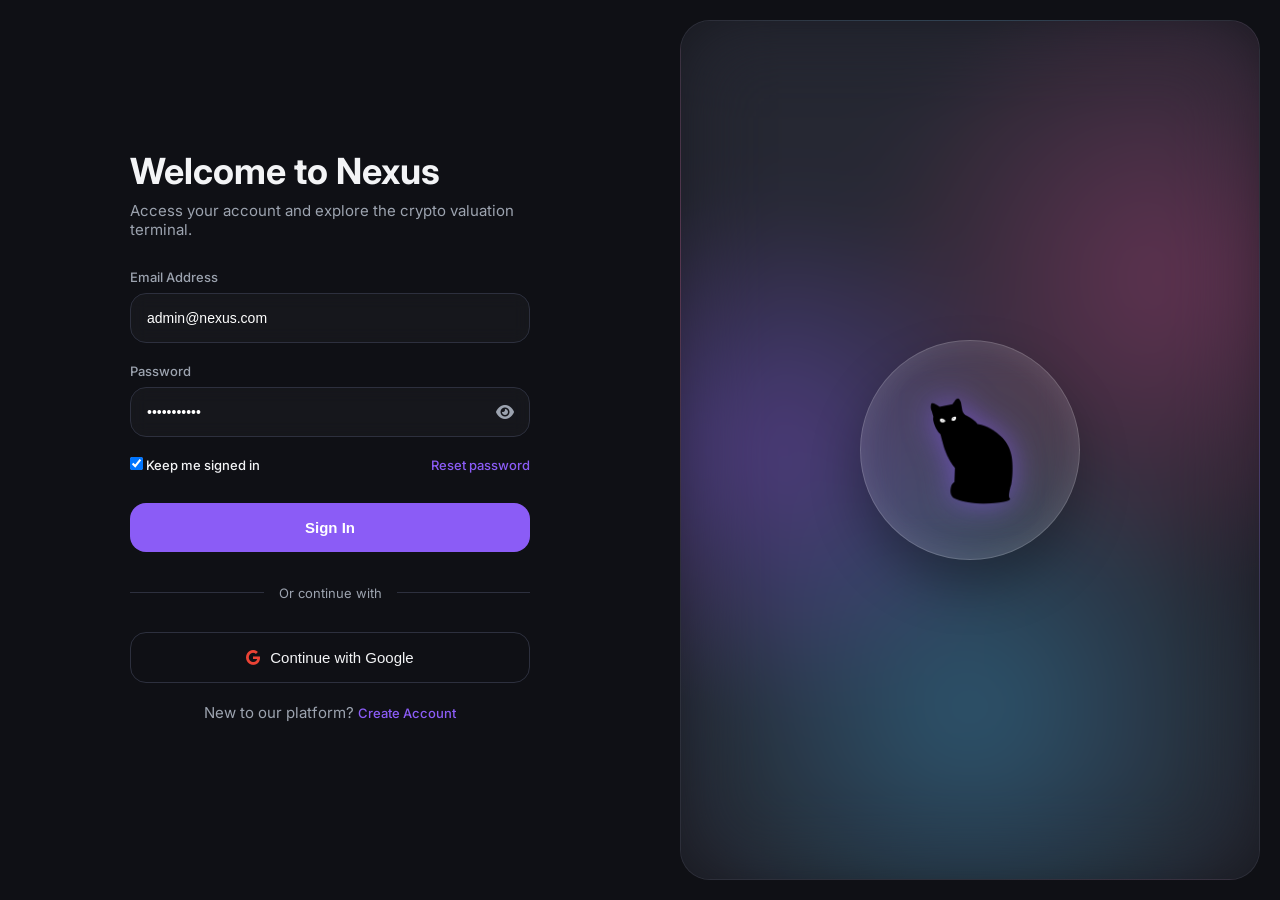
==== commit 524aa92d: "Add files via upload" ====
--- a/Sub_project/Crypto-Valuation-Nexus-LiquidCat.html
+++ b/Sub_project/Crypto-Valuation-Nexus-LiquidCat.html
@@ -255,6 +255,26 @@
         .theme-btn:hover {
             transform: translateY(-2px);
             background: var(--card-bg);
+        }
+
+        .theme-action-group { display: flex; align-items: center; gap: 10px; }
+        .back-login-btn {
+            width: 44px; height: 44px; border-radius: 50%; background: var(--panel-bg);
+            border: 1px solid var(--border); display: flex; align-items: center; justify-content: center;
+            cursor: pointer; transition: all 0.3s ease; overflow: hidden; padding: 0; position: relative;
+        }
+        .back-login-btn:hover {
+            transform: scale(1.15) rotate(-10deg); border-color: var(--accent);
+            box-shadow: 0 0 15px rgba(139, 92, 246, 0.4);
+        }
+        .back-login-btn img { 
+            width: 26px; height: 26px; object-fit: contain; display: block; 
+            filter: brightness(0) invert(1); /* White cat for Dark Mode */
+            transition: filter 0.3s ease; 
+        }
+        
+        body.light-mode .back-login-btn img {
+            filter: brightness(0); /* Black cat for Light Mode */
         }
 
         /* Light Mode Variables */
@@ -674,9 +694,14 @@
             </h1>
             <p style="margin-top: 6px; font-size: 14.5px;">Advanced Market Cap & TVL Comparative Analytics (166 Tokens Loaded)</p>
         </div>
-        <button id="theme-toggle" class="theme-btn" aria-label="Toggle Dark/Light Mode">
-            <i class="fa-solid fa-sun" id="theme-icon"></i>
-        </button>
+        <div class="theme-action-group">
+            <button id="theme-toggle" class="theme-btn" aria-label="Toggle Dark/Light Mode">
+                <i class="fa-solid fa-sun" id="theme-icon"></i>
+            </button>
+            <div class="back-login-btn" onclick="handleLogout()" title="Return to Login">
+                <img src="—Pngtree—cat silhouette vector icon eps_3985290.png" alt="Return">
+            </div>
+        </div>
     </div>
 
     <div class="summary-panel" id="summary-panel">
@@ -1068,6 +1093,28 @@
         }
     });
 
+    // Handle return to login screen
+    window.handleLogout = function() {
+        const dashView = document.getElementById('dashboard-view');
+        dashView.style.opacity = '0';
+        
+        setTimeout(() => {
+            dashView.style.display = 'none';
+            
+            const loginView = document.getElementById('login-view');
+            loginView.style.display = 'flex';
+            document.body.classList.add('on-login');
+            
+            // Trigger reflow
+            void loginView.offsetWidth;
+            loginView.style.opacity = '1';
+            
+            // Reset the sign in button if it exists
+            const signBtn = document.querySelector('.sign-in-btn');
+            if(signBtn) signBtn.innerHTML = 'Sign In';
+        }, 500);
+    };
+
 </script>
 
 </div>
